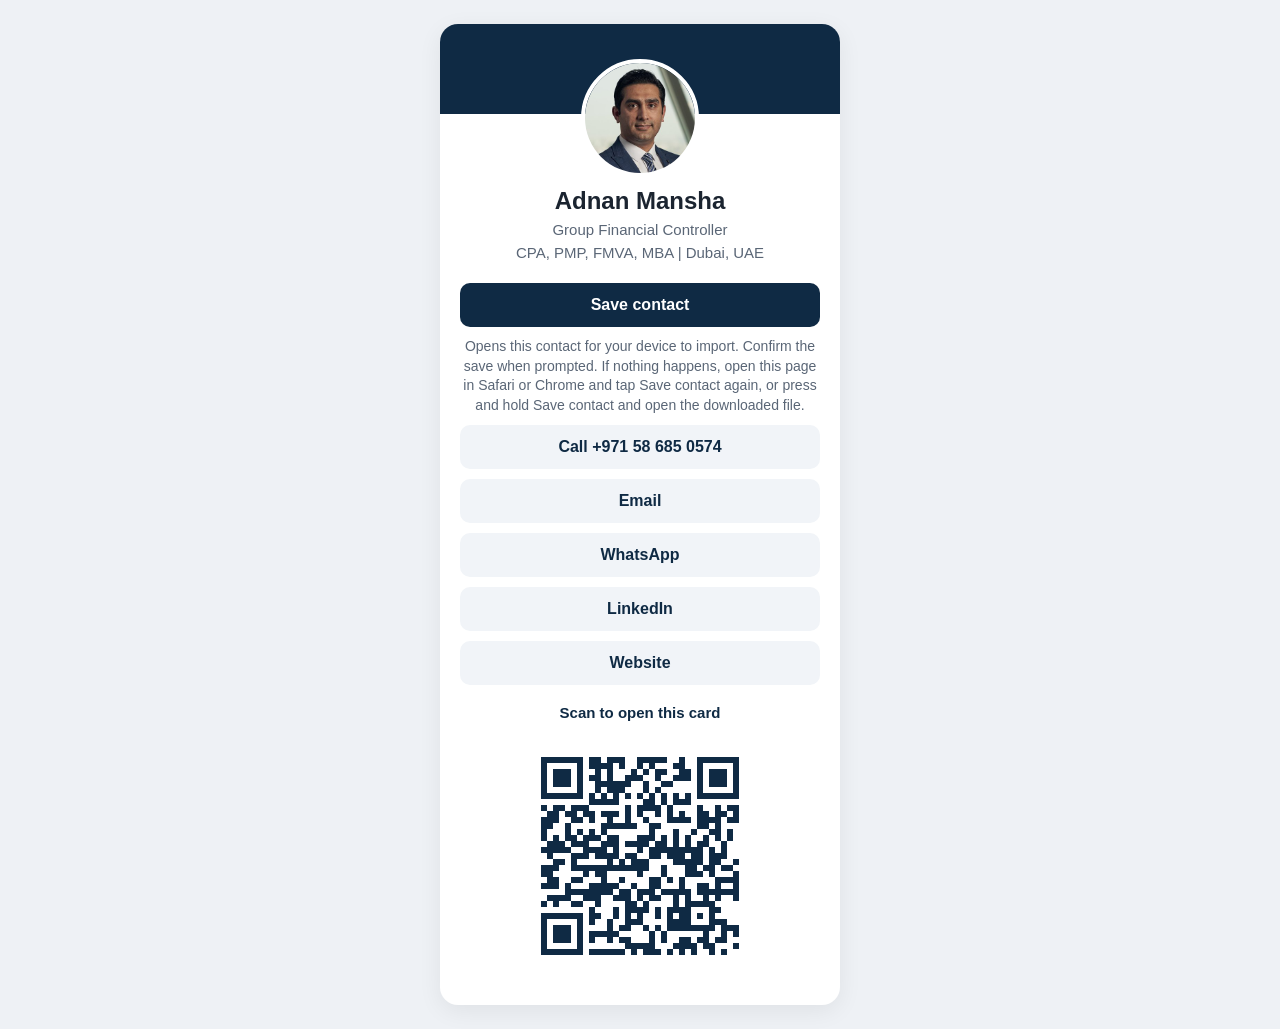
==== select-group/index.html @ d02b9ac5 "Add a Select Group business card at /select-group/. Copy the root personal card and change only the " ====
<!doctype html><html lang="en"><head><meta charset="utf-8"><meta name="viewport" content="width=device-width,initial-scale=1"><title>Adnan Mansha</title><meta name="robots" content="noindex">
<style>body{margin:0;font-family:-apple-system,Segoe UI,Roboto,sans-serif;background:#eef1f5;color:#1b2430;display:flex;justify-content:center;min-height:100vh}.c{background:#fff;max-width:400px;width:100%;margin:24px 16px;border-radius:18px;box-shadow:0 6px 24px #0001;overflow:hidden;text-align:center}.top{background:#0f2a44;height:90px}.m{display:block;width:110px;height:110px;border-radius:50%;object-fit:cover;margin:-55px auto 10px;border:4px solid #fff;background:#c9a24a}h1{margin:0;font-size:24px}p{margin:6px 20px 0;color:#5a6676;font-size:15px}.b{padding:22px 20px 26px;display:grid;gap:10px}a{display:block;padding:13px;border-radius:10px;text-decoration:none;font-weight:600;background:#f1f4f8;color:#0f2a44}a.p{background:#0f2a44;color:#fff}.hint{margin:0;color:#5a6676;font-size:14px;font-weight:400;line-height:1.4}h2{margin:8px 0 0;font-size:15px;line-height:1.3;font-weight:600;color:#0f2a44}.qr{justify-self:center;width:min(246px,100%);max-width:100%;min-width:0;height:auto;background:#fff;image-rendering:pixelated}</style></head>
<body><div class="c"><div class="top"></div><img class="m" src="photo.jpg" alt="Adnan Mansha"><h1>Adnan Mansha</h1><p>Group Financial Controller</p><p>CPA, PMP, FMVA, MBA | Dubai, UAE</p>
<div class="b"><a class="p" id="save-contact" href="adnan-mansha.vcf" aria-describedby="save-contact-help">Save contact</a><p class="hint" id="save-contact-help">Opens this contact for your device to import. Confirm the save when prompted. If nothing happens, open this page in Safari or Chrome and tap Save contact again, or press and hold Save contact and open the downloaded file.</p><a href="tel:+971586850574">Call +971 58 685 0574</a><a href="mailto:adnan.mansha.1@gmail.com">Email</a><a href="https://wa.me/971586850574">WhatsApp</a><a href="https://www.linkedin.com/in/adnan-mansha-3011214a">LinkedIn</a><a href="https://www.select-group.ae/">Website</a><h2>Scan to open this card</h2><img class="qr" id="card-qr" src="qr.png" width="246" height="246" alt="QR code for https://adnanmansha1-create.github.io/select-group/"></div></div></body></html>
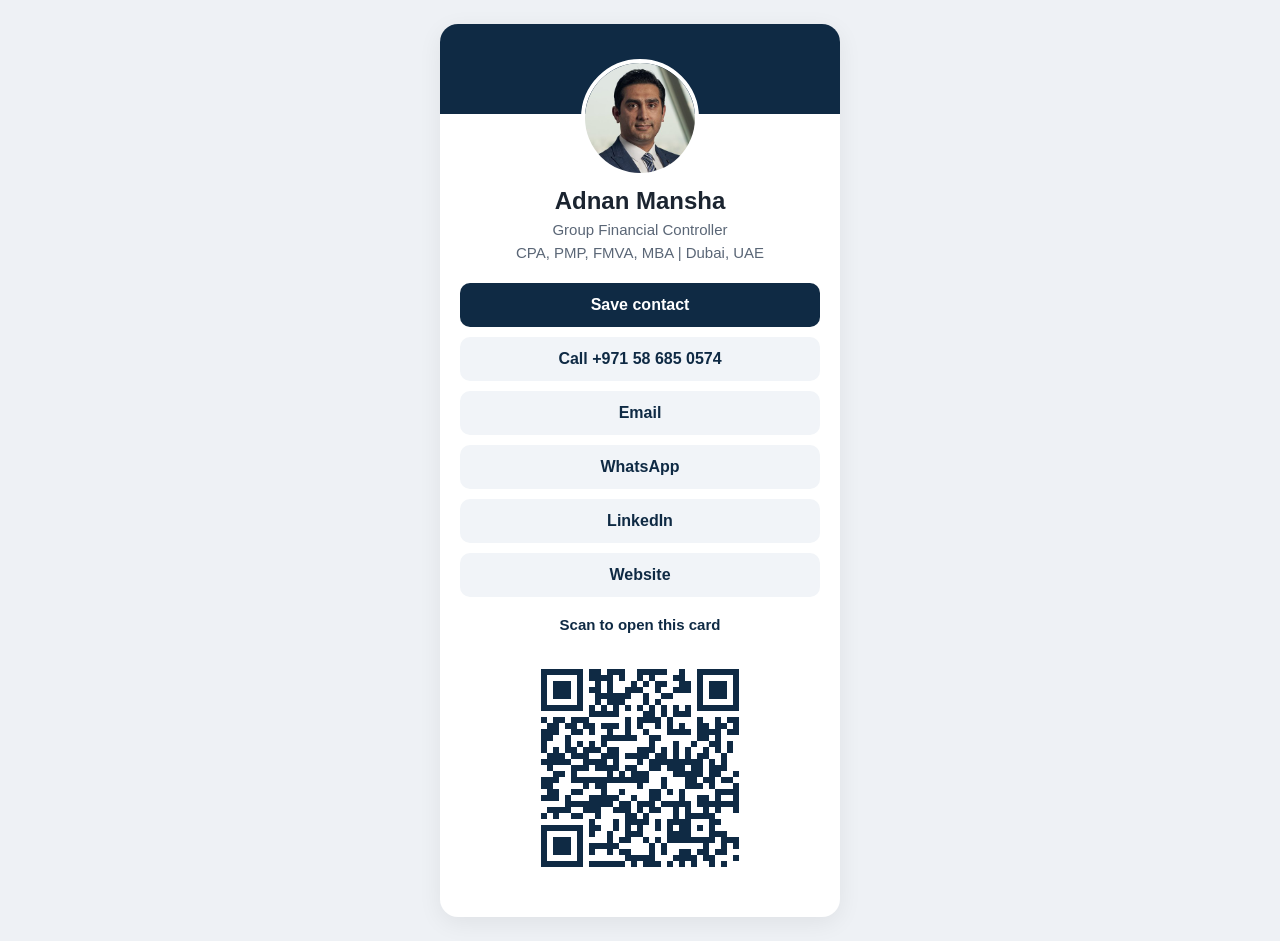
==== commit 5a5a9c65: "Remove Save contact help text from the Select Group business card" ====
--- a/select-group/index.html
+++ b/select-group/index.html
@@ -1,4 +1,4 @@
 <!doctype html><html lang="en"><head><meta charset="utf-8"><meta name="viewport" content="width=device-width,initial-scale=1"><title>Adnan Mansha</title><meta name="robots" content="noindex">
-<style>body{margin:0;font-family:-apple-system,Segoe UI,Roboto,sans-serif;background:#eef1f5;color:#1b2430;display:flex;justify-content:center;min-height:100vh}.c{background:#fff;max-width:400px;width:100%;margin:24px 16px;border-radius:18px;box-shadow:0 6px 24px #0001;overflow:hidden;text-align:center}.top{background:#0f2a44;height:90px}.m{display:block;width:110px;height:110px;border-radius:50%;object-fit:cover;margin:-55px auto 10px;border:4px solid #fff;background:#c9a24a}h1{margin:0;font-size:24px}p{margin:6px 20px 0;color:#5a6676;font-size:15px}.b{padding:22px 20px 26px;display:grid;gap:10px}a{display:block;padding:13px;border-radius:10px;text-decoration:none;font-weight:600;background:#f1f4f8;color:#0f2a44}a.p{background:#0f2a44;color:#fff}.hint{margin:0;color:#5a6676;font-size:14px;font-weight:400;line-height:1.4}h2{margin:8px 0 0;font-size:15px;line-height:1.3;font-weight:600;color:#0f2a44}.qr{justify-self:center;width:min(246px,100%);max-width:100%;min-width:0;height:auto;background:#fff;image-rendering:pixelated}</style></head>
+<style>body{margin:0;font-family:-apple-system,Segoe UI,Roboto,sans-serif;background:#eef1f5;color:#1b2430;display:flex;justify-content:center;min-height:100vh}.c{background:#fff;max-width:400px;width:100%;margin:24px 16px;border-radius:18px;box-shadow:0 6px 24px #0001;overflow:hidden;text-align:center}.top{background:#0f2a44;height:90px}.m{display:block;width:110px;height:110px;border-radius:50%;object-fit:cover;margin:-55px auto 10px;border:4px solid #fff;background:#c9a24a}h1{margin:0;font-size:24px}p{margin:6px 20px 0;color:#5a6676;font-size:15px}.b{padding:22px 20px 26px;display:grid;gap:10px}a{display:block;padding:13px;border-radius:10px;text-decoration:none;font-weight:600;background:#f1f4f8;color:#0f2a44}a.p{background:#0f2a44;color:#fff}h2{margin:8px 0 0;font-size:15px;line-height:1.3;font-weight:600;color:#0f2a44}.qr{justify-self:center;width:min(246px,100%);max-width:100%;min-width:0;height:auto;background:#fff;image-rendering:pixelated}</style></head>
 <body><div class="c"><div class="top"></div><img class="m" src="photo.jpg" alt="Adnan Mansha"><h1>Adnan Mansha</h1><p>Group Financial Controller</p><p>CPA, PMP, FMVA, MBA | Dubai, UAE</p>
-<div class="b"><a class="p" id="save-contact" href="adnan-mansha.vcf" aria-describedby="save-contact-help">Save contact</a><p class="hint" id="save-contact-help">Opens this contact for your device to import. Confirm the save when prompted. If nothing happens, open this page in Safari or Chrome and tap Save contact again, or press and hold Save contact and open the downloaded file.</p><a href="tel:+971586850574">Call +971 58 685 0574</a><a href="mailto:adnan.mansha.1@gmail.com">Email</a><a href="https://wa.me/971586850574">WhatsApp</a><a href="https://www.linkedin.com/in/adnan-mansha-3011214a">LinkedIn</a><a href="https://www.select-group.ae/">Website</a><h2>Scan to open this card</h2><img class="qr" id="card-qr" src="qr.png" width="246" height="246" alt="QR code for https://adnanmansha1-create.github.io/select-group/"></div></div></body></html>
+<div class="b"><a class="p" id="save-contact" href="adnan-mansha.vcf">Save contact</a><a href="tel:+971586850574">Call +971 58 685 0574</a><a href="mailto:adnan.mansha.1@gmail.com">Email</a><a href="https://wa.me/971586850574">WhatsApp</a><a href="https://www.linkedin.com/in/adnan-mansha-3011214a">LinkedIn</a><a href="https://www.select-group.ae/">Website</a><h2>Scan to open this card</h2><img class="qr" id="card-qr" src="qr.png" width="246" height="246" alt="QR code for https://adnanmansha1-create.github.io/select-group/"></div></div></body></html>
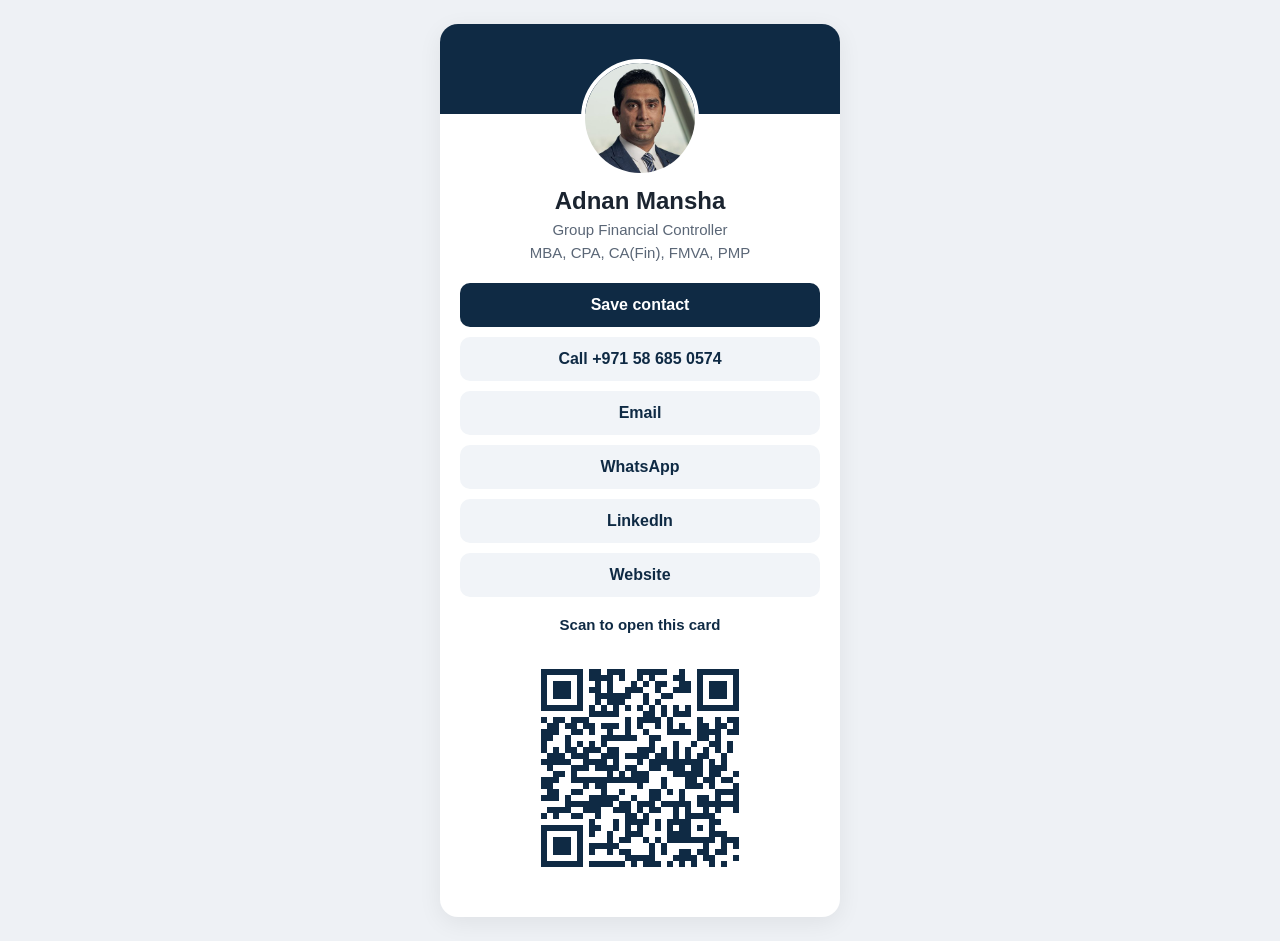
==== commit 855e89be: "Update credentials line on the Select Group business card" ====
--- a/select-group/index.html
+++ b/select-group/index.html
@@ -1,4 +1,4 @@
 <!doctype html><html lang="en"><head><meta charset="utf-8"><meta name="viewport" content="width=device-width,initial-scale=1"><title>Adnan Mansha</title><meta name="robots" content="noindex">
 <style>body{margin:0;font-family:-apple-system,Segoe UI,Roboto,sans-serif;background:#eef1f5;color:#1b2430;display:flex;justify-content:center;min-height:100vh}.c{background:#fff;max-width:400px;width:100%;margin:24px 16px;border-radius:18px;box-shadow:0 6px 24px #0001;overflow:hidden;text-align:center}.top{background:#0f2a44;height:90px}.m{display:block;width:110px;height:110px;border-radius:50%;object-fit:cover;margin:-55px auto 10px;border:4px solid #fff;background:#c9a24a}h1{margin:0;font-size:24px}p{margin:6px 20px 0;color:#5a6676;font-size:15px}.b{padding:22px 20px 26px;display:grid;gap:10px}a{display:block;padding:13px;border-radius:10px;text-decoration:none;font-weight:600;background:#f1f4f8;color:#0f2a44}a.p{background:#0f2a44;color:#fff}h2{margin:8px 0 0;font-size:15px;line-height:1.3;font-weight:600;color:#0f2a44}.qr{justify-self:center;width:min(246px,100%);max-width:100%;min-width:0;height:auto;background:#fff;image-rendering:pixelated}</style></head>
-<body><div class="c"><div class="top"></div><img class="m" src="photo.jpg" alt="Adnan Mansha"><h1>Adnan Mansha</h1><p>Group Financial Controller</p><p>CPA, PMP, FMVA, MBA | Dubai, UAE</p>
+<body><div class="c"><div class="top"></div><img class="m" src="photo.jpg" alt="Adnan Mansha"><h1>Adnan Mansha</h1><p>Group Financial Controller</p><p>MBA, CPA, CA(Fin), FMVA, PMP</p>
 <div class="b"><a class="p" id="save-contact" href="adnan-mansha.vcf">Save contact</a><a href="tel:+971586850574">Call +971 58 685 0574</a><a href="mailto:adnan.mansha.1@gmail.com">Email</a><a href="https://wa.me/971586850574">WhatsApp</a><a href="https://www.linkedin.com/in/adnan-mansha-3011214a">LinkedIn</a><a href="https://www.select-group.ae/">Website</a><h2>Scan to open this card</h2><img class="qr" id="card-qr" src="qr.png" width="246" height="246" alt="QR code for https://adnanmansha1-create.github.io/select-group/"></div></div></body></html>
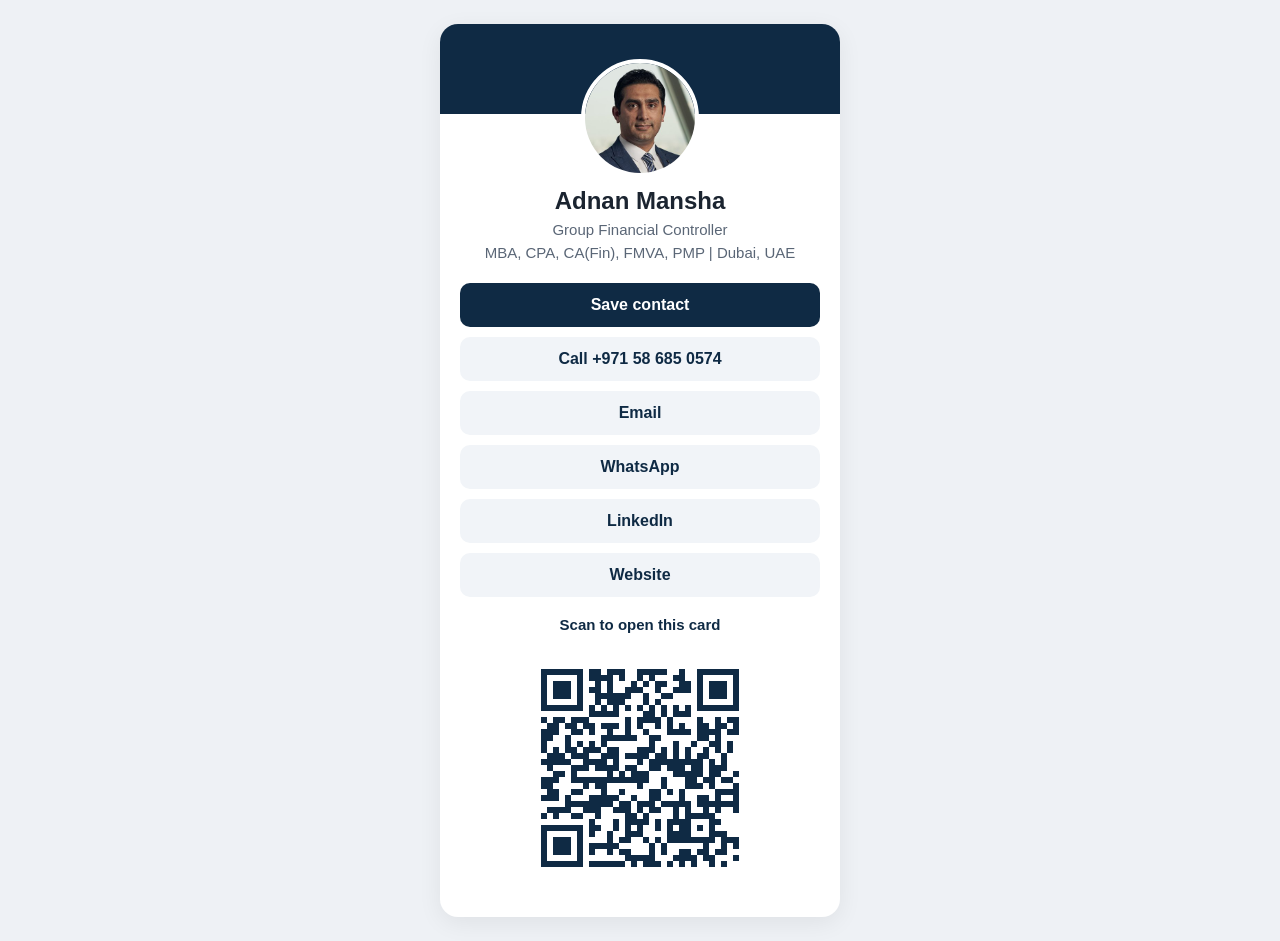
==== commit 5abbb280: "Restore Dubai, UAE on the Select Group business card credentials line" ====
--- a/select-group/index.html
+++ b/select-group/index.html
@@ -1,4 +1,4 @@
 <!doctype html><html lang="en"><head><meta charset="utf-8"><meta name="viewport" content="width=device-width,initial-scale=1"><title>Adnan Mansha</title><meta name="robots" content="noindex">
 <style>body{margin:0;font-family:-apple-system,Segoe UI,Roboto,sans-serif;background:#eef1f5;color:#1b2430;display:flex;justify-content:center;min-height:100vh}.c{background:#fff;max-width:400px;width:100%;margin:24px 16px;border-radius:18px;box-shadow:0 6px 24px #0001;overflow:hidden;text-align:center}.top{background:#0f2a44;height:90px}.m{display:block;width:110px;height:110px;border-radius:50%;object-fit:cover;margin:-55px auto 10px;border:4px solid #fff;background:#c9a24a}h1{margin:0;font-size:24px}p{margin:6px 20px 0;color:#5a6676;font-size:15px}.b{padding:22px 20px 26px;display:grid;gap:10px}a{display:block;padding:13px;border-radius:10px;text-decoration:none;font-weight:600;background:#f1f4f8;color:#0f2a44}a.p{background:#0f2a44;color:#fff}h2{margin:8px 0 0;font-size:15px;line-height:1.3;font-weight:600;color:#0f2a44}.qr{justify-self:center;width:min(246px,100%);max-width:100%;min-width:0;height:auto;background:#fff;image-rendering:pixelated}</style></head>
-<body><div class="c"><div class="top"></div><img class="m" src="photo.jpg" alt="Adnan Mansha"><h1>Adnan Mansha</h1><p>Group Financial Controller</p><p>MBA, CPA, CA(Fin), FMVA, PMP</p>
+<body><div class="c"><div class="top"></div><img class="m" src="photo.jpg" alt="Adnan Mansha"><h1>Adnan Mansha</h1><p>Group Financial Controller</p><p>MBA, CPA, CA(Fin), FMVA, PMP | Dubai, UAE</p>
 <div class="b"><a class="p" id="save-contact" href="adnan-mansha.vcf">Save contact</a><a href="tel:+971586850574">Call +971 58 685 0574</a><a href="mailto:adnan.mansha.1@gmail.com">Email</a><a href="https://wa.me/971586850574">WhatsApp</a><a href="https://www.linkedin.com/in/adnan-mansha-3011214a">LinkedIn</a><a href="https://www.select-group.ae/">Website</a><h2>Scan to open this card</h2><img class="qr" id="card-qr" src="qr.png" width="246" height="246" alt="QR code for https://adnanmansha1-create.github.io/select-group/"></div></div></body></html>
